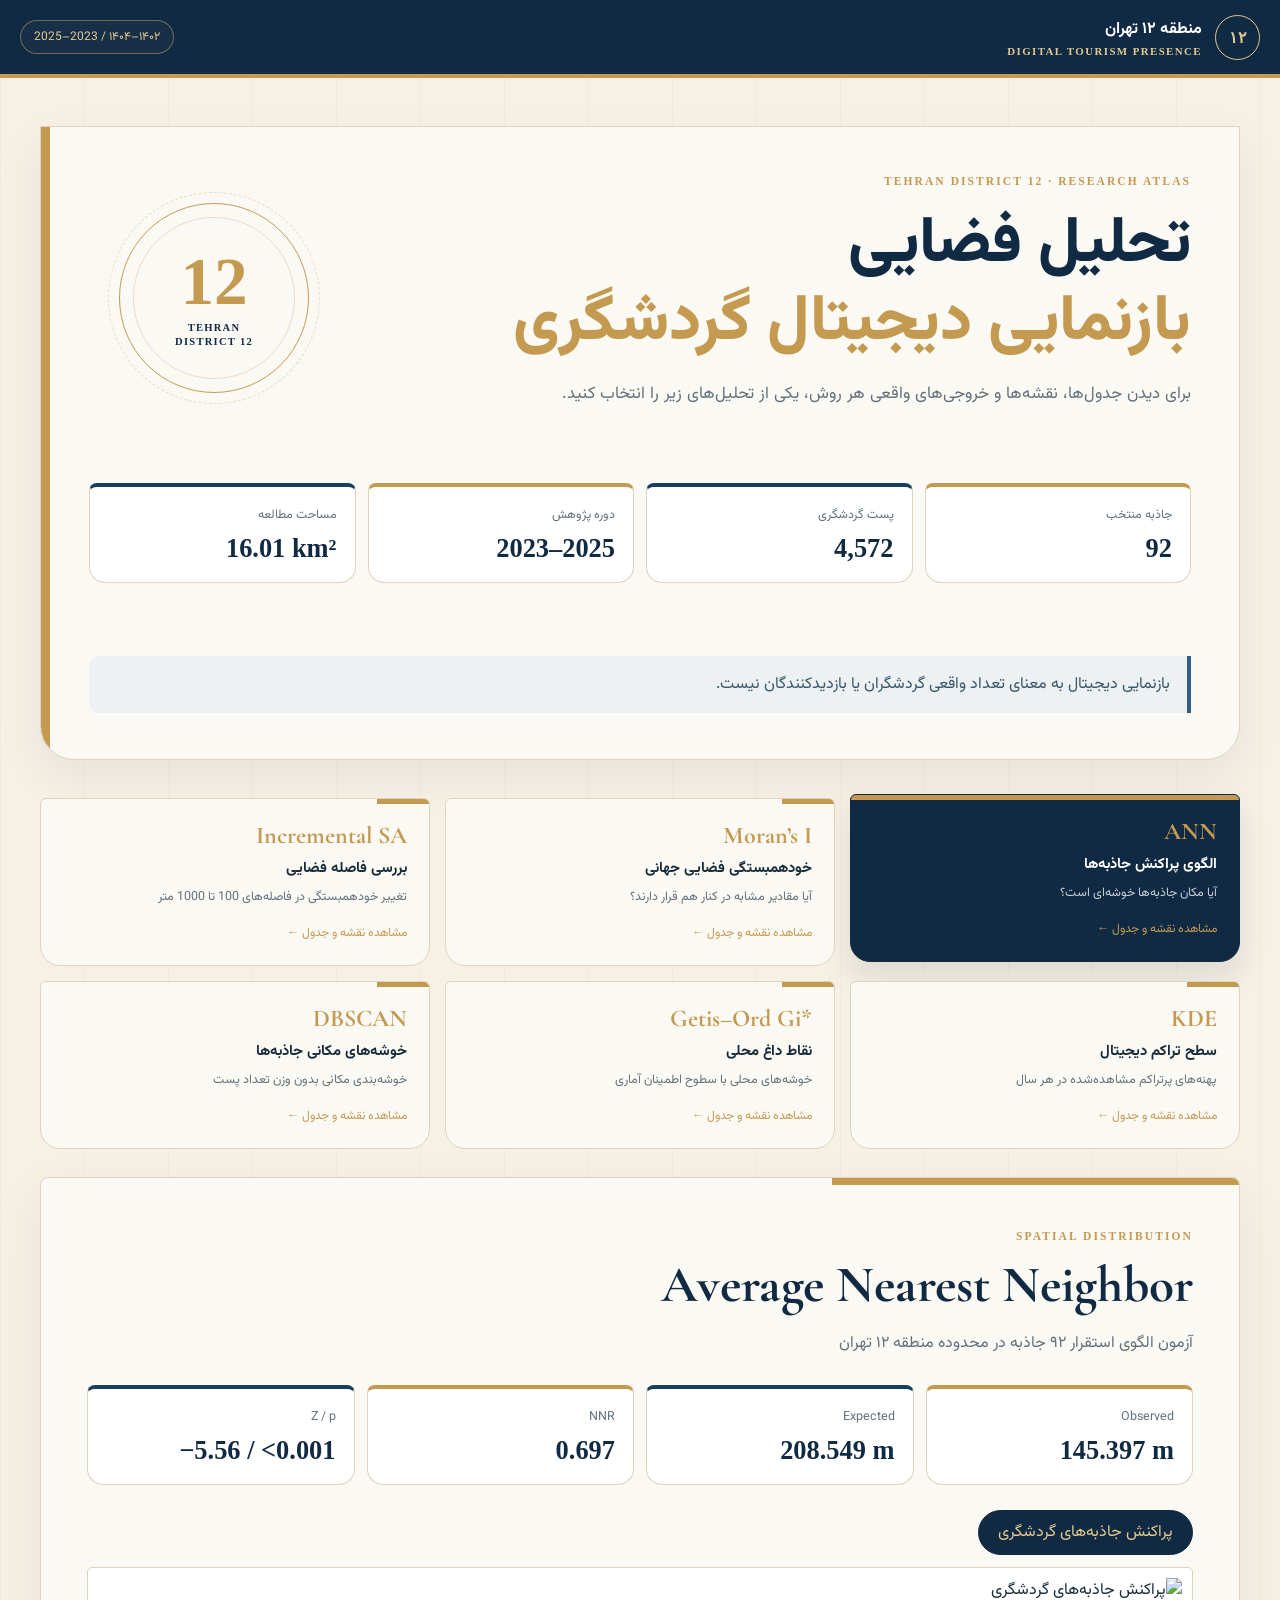
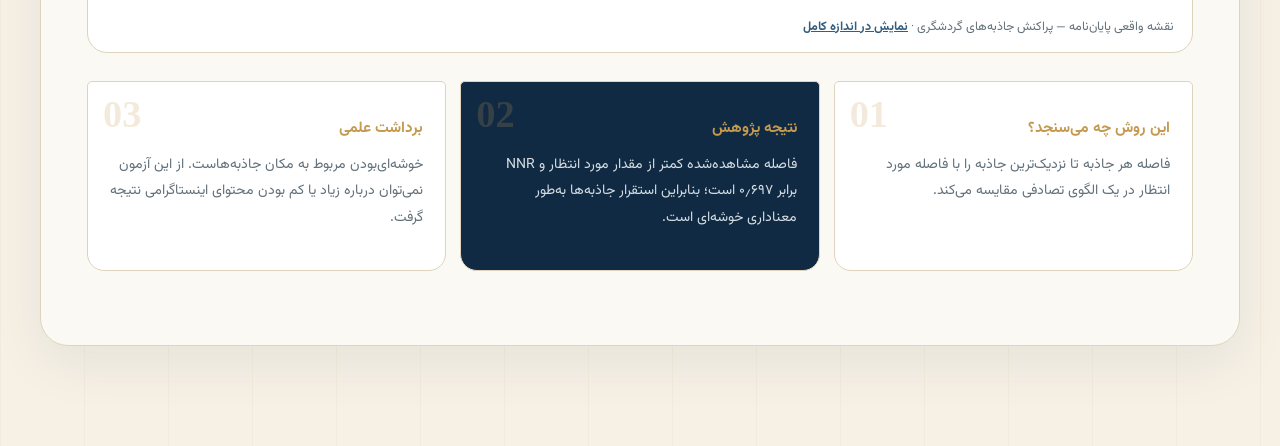
==== index.html @ 0879defb "Add files via upload" ====
<!doctype html>
<html lang="fa" dir="rtl">
<head>
  <meta charset="UTF-8">
  <meta name="viewport" content="width=device-width,initial-scale=1">
  <meta name="description" content="نتایج تحلیل فضایی بازنمایی دیجیتال گردشگری در منطقه ۱۲ تهران">
  <title>بازنمایی دیجیتال گردشگری در منطقه ۱۲ تهران</title>
  <link rel="icon" href="assets/favicon.svg" type="image/svg+xml">
  <link rel="stylesheet" href="assets/styles.css">
</head>
<body>
  <header class="topbar">
    <a class="brand" href="#top"><span class="pin">۱۲</span><span><b>منطقه ۱۲ تهران</b><small>DIGITAL TOURISM PRESENCE</small></span></a>
    <span class="badge">۱۴۰۲–۱۴۰۴ / 2023–2025</span>
  </header>
  <main id="top" class="content">
    <section class="hero">
      <div class="hero-copy">
      <span class="eyebrow">TEHRAN DISTRICT 12 · RESEARCH ATLAS</span>
      <h1>تحلیل فضایی<br><i>بازنمایی دیجیتال گردشگری</i></h1>
      <p>برای دیدن جدول‌ها، نقشه‌ها و خروجی‌های واقعی هر روش، یکی از تحلیل‌های زیر را انتخاب کنید.</p>
      </div>
      <div class="hero-mark" aria-hidden="true"><span>12</span><small>TEHRAN<br>DISTRICT 12</small></div>
      <div id="metrics" class="metrics"></div>
      <div class="note">بازنمایی دیجیتال به معنای تعداد واقعی گردشگران یا بازدیدکنندگان نیست.</div>
    </section>
    <nav id="methods" class="method-grid" aria-label="روش‌های تحلیل"></nav>
    <section id="analysis" class="analysis" aria-live="polite"></section>
  </main>
  <script src="assets/app.js" defer></script>
</body>
</html>
---- assets/styles.css ----
@import url('https://fonts.googleapis.com/css2?family=Vazirmatn:wght@400;500;600;700;800&family=Cormorant+Garamond:wght@600;700&display=swap');
:root{--navy:#102a43;--navy2:#183f5b;--gold:#c49a50;--gold2:#e2c98f;--cream:#f6f0e5;--paper:#fbf9f4;--ink:#172b3a;--muted:#62717b;--line:#dfd3bd;--red:#a83e3e;--blue:#315f83;font-family:"Vazirmatn",Tahoma,sans-serif;color:var(--ink);background:var(--cream)}
*{box-sizing:border-box}html{scroll-behavior:smooth}body{margin:0;background:linear-gradient(90deg,#f3eadb 0 1px,transparent 1px 100%),var(--cream);background-size:84px 100%;font-size:16px}a{color:var(--blue)}button{font:inherit}
.topbar{height:78px;position:sticky;top:0;z-index:10;background:var(--navy);color:#fff;display:flex;align-items:center;justify-content:space-between;padding:0 max(20px,calc((100vw - 1240px)/2));border-bottom:4px solid var(--gold)}
.brand{display:flex;align-items:center;gap:13px;color:#fff;text-decoration:none}.brand .pin{width:45px;height:45px;border:1px solid var(--gold2);border-radius:50%;display:grid;place-items:center;color:var(--gold2);font-family:Georgia,serif;font-weight:700}.brand>span:last-child{display:grid}.brand b{font-size:1rem}.brand small{color:var(--gold2);font:600 .68rem Georgia,serif;letter-spacing:.13em;margin-top:3px;direction:ltr}.badge{padding:7px 13px;border:1px solid #caa96080;border-radius:999px;color:var(--gold2);font-size:.75rem;background:#ffffff08}
.content{max-width:1240px;margin:auto;padding:48px 20px 100px}.hero{position:relative;display:grid;grid-template-columns:1fr 220px;align-items:center;gap:30px;background:var(--paper);border:1px solid var(--line);border-radius:0 0 34px 34px;padding:42px 48px 28px;overflow:hidden;box-shadow:0 18px 50px #102a4310}.hero:before{content:"";position:absolute;inset:0 auto 0 0;width:9px;background:var(--gold)}.hero-copy{max-width:850px}.eyebrow,.section-kicker{font-family:Georgia,serif;font-size:.72rem;letter-spacing:.18em;color:var(--gold);font-weight:700;direction:ltr}.hero h1{font-size:clamp(2.15rem,5vw,4.2rem);line-height:1.22;margin:12px 0;color:var(--navy);font-weight:800}.hero h1 i{font-style:normal;color:var(--gold)}.hero>p,.hero-copy>p{font-size:1.05rem;line-height:1.9;color:var(--muted)}.hero-mark{width:190px;aspect-ratio:1;border:1px solid var(--gold);border-radius:50%;display:grid;place-content:center;text-align:center;color:var(--navy);position:relative}.hero-mark:after,.hero-mark:before{content:"";position:absolute;inset:13px;border:1px solid #c49a5050;border-radius:50%}.hero-mark:before{inset:-12px;border-style:dashed}.hero-mark span{font:700 4.2rem/1 Georgia,serif;color:var(--gold)}.hero-mark small{font:700 .66rem/1.3 Georgia,serif;letter-spacing:.12em;direction:ltr;margin-top:6px}.hero .metrics,.hero .note{grid-column:1/-1}
.metrics{display:grid;grid-template-columns:repeat(4,minmax(0,1fr));gap:12px;margin:25px 0}.metrics article{background:#fff;border:1px solid var(--line);border-top:4px solid var(--gold);border-radius:8px 8px 16px 16px;padding:18px}.metrics article:nth-child(even){border-top-color:var(--navy2)}.metrics span{display:block;font-size:.78rem;color:var(--muted)}.metrics b{display:block;font:700 1.65rem Georgia,serif;margin-top:8px;direction:ltr;text-align:right;color:var(--navy)}.metrics small{display:block;color:var(--muted);margin-top:5px;font-size:.75rem}.note{background:#edf1f3;border-right:4px solid var(--blue);padding:14px 17px;border-radius:10px 0 0 10px;color:#385769;line-height:1.85;margin:18px 0}
.method-grid{display:grid;grid-template-columns:repeat(3,1fr);gap:15px;margin:38px 0 28px}.method{position:relative;border:1px solid var(--line);background:var(--paper);border-radius:6px 6px 20px 20px;padding:22px;text-align:right;cursor:pointer;display:grid;gap:7px;transition:.2s;color:var(--ink);overflow:hidden}.method:before{content:"";position:absolute;top:0;right:0;width:52px;height:5px;background:var(--gold)}.method:hover,.method.active{transform:translateY(-4px);box-shadow:0 16px 32px #102a431c}.method.active{background:var(--navy);color:#fff;border-color:var(--navy)}.method.active:before{width:100%}.method span{font:700 1.5rem "Cormorant Garamond",Georgia,serif;direction:ltr;text-align:right;color:var(--gold)}.method b{font-size:.92rem}.method small{color:var(--muted);line-height:1.75;font-size:.78rem}.method.active small{color:#c6d0d7}.method em{font-style:normal;color:var(--gold);font-size:.76rem;margin-top:8px}
.analysis{scroll-margin-top:95px;background:var(--paper);border:1px solid var(--line);border-radius:8px 8px 28px 28px;padding:clamp(22px,4vw,46px);box-shadow:0 18px 55px #102a4310;position:relative;overflow:hidden}.analysis:before{content:"";position:absolute;top:0;right:0;width:34%;height:7px;background:var(--gold)}.analysis h2{direction:ltr;text-align:right;font:700 clamp(2rem,4vw,3.3rem)/1.1 "Cormorant Garamond",Georgia,serif;margin:8px 0 10px;color:var(--navy)}.lead{color:var(--muted);line-height:1.9;font-size:1rem}
.table-wrap{overflow:auto;border:1px solid var(--line);border-radius:12px;margin:25px 0;background:#fff}table{width:100%;border-collapse:collapse;min-width:680px}th,td{padding:14px;border-bottom:1px solid #e8dfd0;text-align:right}th{background:var(--navy);font-size:.78rem;color:var(--gold2)}td{font-size:.84rem}
.map-tabs{display:flex;gap:8px;flex-wrap:wrap;margin:25px 0 12px;direction:ltr;justify-content:flex-end}.map-tabs button{border:1px solid var(--gold);background:#fff;color:var(--navy);padding:9px 19px;border-radius:999px;cursor:pointer}.map-tabs button.active{background:var(--navy);color:var(--gold2);border-color:var(--navy)}.map-frame{margin:0;border:1px solid var(--line);border-radius:5px 5px 20px 20px;overflow:hidden;background:#fff;padding:10px}.map-frame img{display:block;width:100%;height:auto;max-height:76vh;object-fit:contain;background:#fff}.map-frame figcaption{padding:14px 8px 5px;font-size:.78rem;color:var(--muted)}.map-frame figcaption a{font-weight:700}
.insights{display:grid;grid-template-columns:repeat(3,1fr);gap:14px;margin:28px 0}.insights article{position:relative;background:#fff;border:1px solid var(--line);border-radius:5px 5px 17px 17px;padding:22px;min-height:190px}.insights article:nth-child(2){background:var(--navy);color:#fff}.insights span{position:absolute;left:15px;top:10px;font:700 2.4rem Georgia,serif;color:#c49a5035}.insights h3{font-size:.95rem;color:var(--gold);margin:12px 0}.insights p{font-size:.88rem;line-height:1.9;color:var(--muted);margin:0}.insights article:nth-child(2) p{color:#d4dde2}
@media(max-width:900px){.hero{grid-template-columns:1fr}.hero-mark{display:none}.method-grid{grid-template-columns:repeat(2,1fr)}.metrics{grid-template-columns:repeat(2,1fr)}.insights{grid-template-columns:1fr}}
@media(max-width:560px){body{background-size:48px 100%}.topbar{padding:0 14px}.topbar .badge,.brand small{display:none}.content{padding:24px 12px 70px}.hero{padding:28px 20px 20px;border-radius:0 0 24px 24px}.hero h1{font-size:2.25rem}.hero-copy>p{font-size:.94rem}.method-grid{grid-template-columns:1fr;margin-top:26px}.metrics{grid-template-columns:1fr 1fr}.analysis{padding:20px 15px}.analysis h2{font-size:2.3rem}.map-frame{padding:5px}.map-frame figcaption{line-height:1.8}.insights article{min-height:auto}}
@media(max-width:390px){.metrics{grid-template-columns:1fr}}
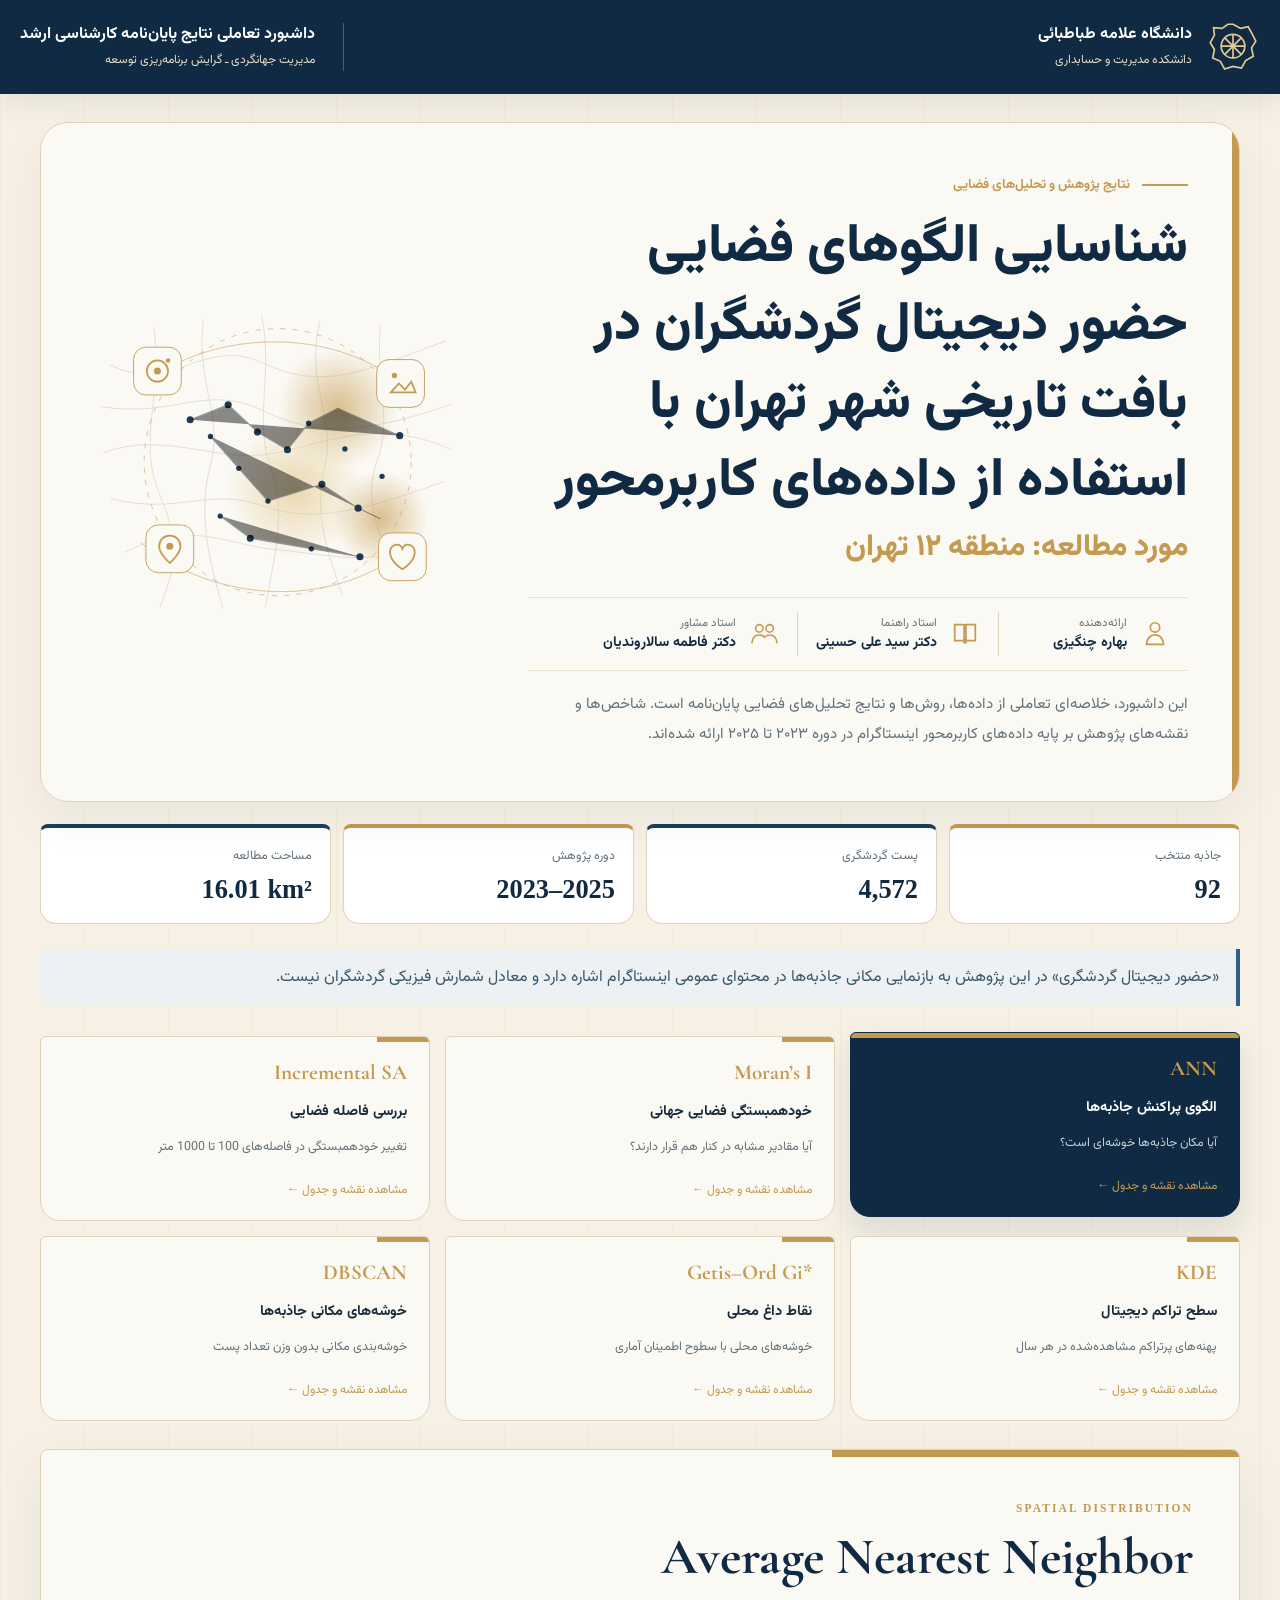
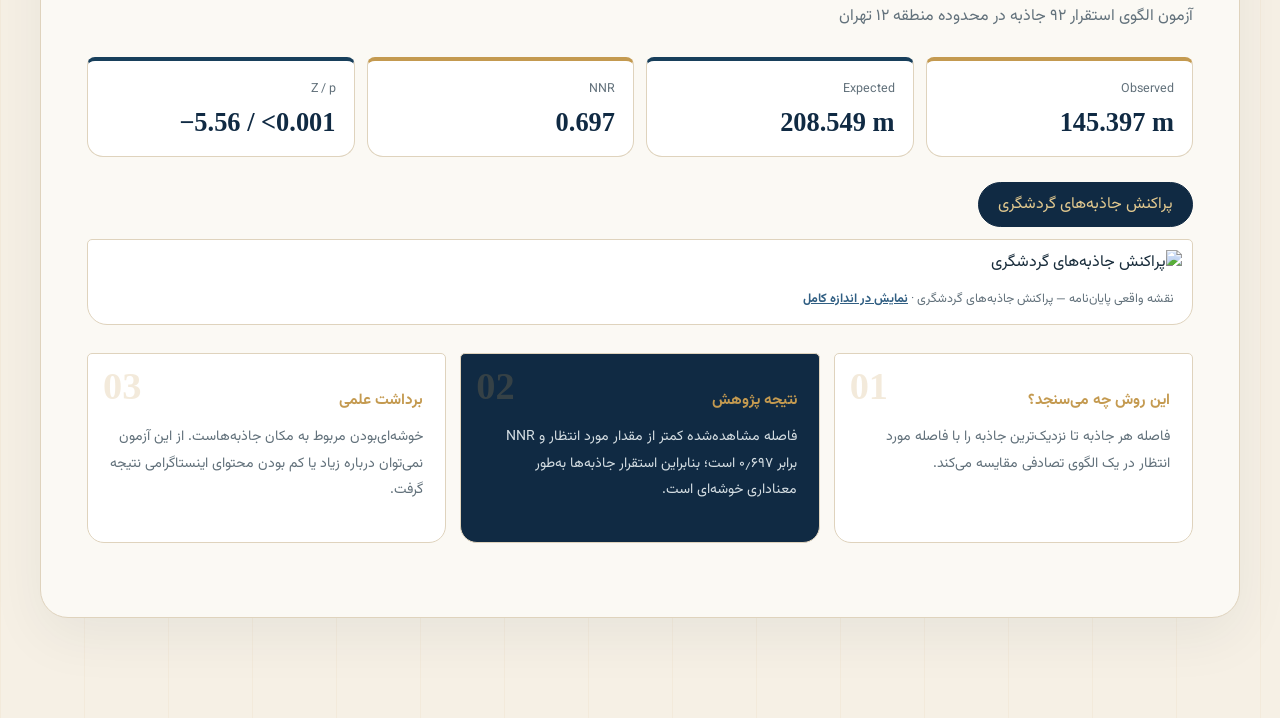
==== commit 91fac3cd: "Rename Tehran_Tourism_Dashboard_index_updated-2.html to index.html" ====
--- a/index.html
+++ b/index.html
@@ -3,27 +3,121 @@
 <head>
   <meta charset="UTF-8">
   <meta name="viewport" content="width=device-width,initial-scale=1">
-  <meta name="description" content="نتایج تحلیل فضایی بازنمایی دیجیتال گردشگری در منطقه ۱۲ تهران">
-  <title>بازنمایی دیجیتال گردشگری در منطقه ۱۲ تهران</title>
+  <meta name="description" content="داشبورد تعاملی نتایج پایان‌نامه کارشناسی ارشد درباره الگوهای فضایی حضور دیجیتال گردشگران در بافت تاریخی تهران، منطقه ۱۲">
+  <title>داشبورد تعاملی نتایج پایان‌نامه | بهاره چنگیزی</title>
   <link rel="icon" href="assets/favicon.svg" type="image/svg+xml">
   <link rel="stylesheet" href="assets/styles.css">
+  <style>
+    /* Landing page refresh — intentionally self-contained so only index.html needs replacement */
+    .topbar{height:auto;min-height:94px;padding-top:14px;padding-bottom:14px;gap:28px;border-bottom:0;box-shadow:0 8px 28px #102a4314}
+    .uni-brand,.dashboard-brand{display:flex;align-items:center;gap:14px;color:#fff;min-width:0}
+    .uni-brand{direction:rtl}.dashboard-brand{margin-right:auto;border-right:1px solid #c49a5070;padding-right:28px}
+    .uni-mark{width:54px;height:54px;flex:0 0 54px;color:var(--gold2)}
+    .uni-copy,.dashboard-copy{display:grid;gap:3px}.uni-copy b,.dashboard-copy b{font-size:1rem;line-height:1.55}.uni-copy small,.dashboard-copy small{color:#e7dcc6;font-size:.76rem;line-height:1.6}
+    .content{padding-top:28px}
+    .hero{display:block;padding:0;background:transparent;border:0;border-radius:0;box-shadow:none;overflow:visible}
+    .hero:before{display:none}
+    .hero-intro{display:grid;grid-template-columns:minmax(0,1.28fr) minmax(300px,.72fr);gap:clamp(28px,5vw,70px);align-items:center;background:var(--paper);border:1px solid var(--line);border-radius:28px;padding:clamp(26px,4vw,52px);box-shadow:0 18px 50px #102a430d;overflow:hidden;position:relative}
+    .hero-intro:after{content:"";position:absolute;right:0;top:0;width:7px;height:100%;background:var(--gold)}
+    .hero-copy{max-width:none;grid-column:1;grid-row:1;text-align:right}
+    .hero-visual{grid-column:2;grid-row:1;display:grid;place-items:center;min-width:0}
+    .hero-visual svg{width:min(100%,390px);height:auto;display:block}
+    .eyebrow{display:flex;align-items:center;gap:12px;direction:rtl;font-family:"Vazirmatn",Tahoma,sans-serif;letter-spacing:0;color:var(--gold);font-size:.83rem;font-weight:700;margin-bottom:15px}
+    .eyebrow:before{content:"";width:46px;height:2px;background:var(--gold);flex:0 0 46px}
+    .hero h1{font-size:clamp(1.95rem,4.2vw,3.55rem);line-height:1.45;margin:0;color:var(--navy);font-weight:800}
+    .hero h1 i{display:block;margin-top:4px;font-size:.56em;color:var(--gold);font-style:normal}
+    .people-row{display:flex;flex-wrap:wrap;gap:0;margin:27px 0 18px;border-top:1px solid #eadfcd;border-bottom:1px solid #eadfcd;padding:14px 0}
+    .person{display:grid;grid-template-columns:34px auto;column-gap:9px;align-items:center;padding:2px 18px;border-left:1px solid #dfd3bd;min-width:190px}
+    .person:last-child{border-left:0}.person-icon{grid-row:1/3;width:30px;height:30px;color:var(--gold)}.person span{font-size:.72rem;color:var(--muted)}.person b{font-size:.88rem;color:var(--navy)}
+    .hero-summary{font-size:.95rem!important;line-height:2!important;color:var(--muted)!important;margin:0!important;max-width:850px}
+    .hero .metrics,.hero .note{grid-column:auto}.hero .metrics{margin-top:22px}.hero .note{margin-bottom:0}
+    .method-grid{direction:rtl;grid-template-columns:repeat(3,1fr);margin-top:30px}
+    .method{min-height:185px;padding:22px 22px 20px}.method span{font-size:1.32rem}.method b{font-size:.9rem}.method em{margin-top:auto}
+    @media(max-width:900px){
+      .topbar{position:relative;flex-wrap:wrap;justify-content:flex-start}.dashboard-brand{margin-right:0;padding-right:0;border-right:0;border-top:1px solid #ffffff22;padding-top:10px;width:100%}
+      .hero-intro{grid-template-columns:1fr;gap:16px}.hero-visual{grid-column:1;grid-row:1}.hero-copy{grid-column:1;grid-row:2}.hero-visual svg{width:min(72%,310px)}
+      .method-grid{grid-template-columns:repeat(2,1fr)}
+    }
+    @media(max-width:560px){
+      .topbar{padding:12px 16px;gap:9px}.uni-mark{width:42px;height:42px;flex-basis:42px}.uni-copy b{font-size:.88rem}.uni-copy small{font-size:.67rem}.dashboard-copy b{font-size:.82rem}.dashboard-copy small{font-size:.67rem}
+      .content{padding-top:14px}.hero-intro{padding:20px 17px 18px;border-radius:22px;gap:8px}.hero-visual svg{width:min(68%,230px)}
+      .eyebrow{font-size:.72rem;margin-bottom:11px}.eyebrow:before{width:30px;flex-basis:30px}.hero h1{font-size:1.72rem;line-height:1.55}.hero h1 i{font-size:.56em;line-height:1.65}
+      .people-row{display:grid;grid-template-columns:1fr;margin:18px 0 13px;padding:4px 0}.person{border-left:0;border-bottom:1px solid #eadfcd;padding:10px 4px;min-width:0}.person:last-child{border-bottom:0}
+      .hero-summary{font-size:.84rem!important;line-height:1.95!important}.hero .metrics{margin-top:16px}
+      .method-grid{grid-template-columns:1fr;gap:10px}.method{min-height:0;grid-template-columns:88px 1fr auto;grid-template-rows:auto auto;align-items:center;column-gap:12px;padding:16px 17px}.method span{grid-row:1/3;grid-column:1;font-size:1.05rem}.method b{grid-column:2;font-size:.88rem}.method small{grid-column:2;font-size:.72rem}.method em{grid-column:3;grid-row:1/3;font-size:0;margin:0}.method em:after{content:"←";font-size:1.1rem;width:34px;height:34px;border-radius:50%;background:var(--gold);color:#fff;display:grid;place-items:center}.method:before{width:5px;height:100%;right:0;top:0}
+    }
+  </style>
 </head>
 <body>
   <header class="topbar">
-    <a class="brand" href="#top"><span class="pin">۱۲</span><span><b>منطقه ۱۲ تهران</b><small>DIGITAL TOURISM PRESENCE</small></span></a>
-    <span class="badge">۱۴۰۲–۱۴۰۴ / 2023–2025</span>
+    <div class="uni-brand" aria-label="دانشگاه علامه طباطبائی، دانشکده مدیریت و حسابداری">
+      <svg class="uni-mark" viewBox="0 0 64 64" aria-hidden="true">
+        <g fill="none" stroke="currentColor" stroke-width="2">
+          <path d="M32 5 41 10 50 8 55 17 59 25 54 33 56 43 47 48 42 57 32 55 22 58 17 49 8 45 10 35 5 27 10 18 9 9 19 10 26 5Z"/>
+          <circle cx="32" cy="31" r="14"/><path d="M32 17v28M18 31h28M22 21l20 20M42 21 22 41"/>
+        </g>
+      </svg>
+      <span class="uni-copy"><b>دانشگاه علامه طباطبائی</b><small>دانشکده مدیریت و حسابداری</small></span>
+    </div>
+    <div class="dashboard-brand">
+      <span class="dashboard-copy"><b>داشبورد تعاملی نتایج پایان‌نامه کارشناسی ارشد</b><small>مدیریت جهانگردی ـ گرایش برنامه‌ریزی توسعه</small></span>
+    </div>
   </header>
+
   <main id="top" class="content">
     <section class="hero">
-      <div class="hero-copy">
-      <span class="eyebrow">TEHRAN DISTRICT 12 · RESEARCH ATLAS</span>
-      <h1>تحلیل فضایی<br><i>بازنمایی دیجیتال گردشگری</i></h1>
-      <p>برای دیدن جدول‌ها، نقشه‌ها و خروجی‌های واقعی هر روش، یکی از تحلیل‌های زیر را انتخاب کنید.</p>
+      <div class="hero-intro">
+        <div class="hero-copy">
+          <span class="eyebrow">نتایج پژوهش و تحلیل‌های فضایی</span>
+          <h1>شناسایی الگوهای فضایی حضور دیجیتال گردشگران در بافت تاریخی شهر تهران با استفاده از داده‌های کاربرمحور<i>مورد مطالعه: منطقه ۱۲ تهران</i></h1>
+
+          <div class="people-row" aria-label="اطلاعات پژوهش">
+            <div class="person">
+              <svg class="person-icon" viewBox="0 0 32 32" aria-hidden="true"><circle cx="16" cy="9" r="5" fill="none" stroke="currentColor" stroke-width="1.8"/><path d="M7 27c.7-7 4.2-10 9-10s8.3 3 9 10Z" fill="none" stroke="currentColor" stroke-width="1.8"/></svg>
+              <span>ارائه‌دهنده</span><b>بهاره چنگیزی</b>
+            </div>
+            <div class="person">
+              <svg class="person-icon" viewBox="0 0 32 32" aria-hidden="true"><path d="M5 6h9c2 0 3 1 3 3v17c0-2-1-3-3-3H5Zm22 0h-9c-2 0-3 1-3 3v17c0-2 1-3 3-3h9Z" fill="none" stroke="currentColor" stroke-width="1.8"/></svg>
+              <span>استاد راهنما</span><b>دکتر سید علی حسینی</b>
+            </div>
+            <div class="person">
+              <svg class="person-icon" viewBox="0 0 32 32" aria-hidden="true"><circle cx="11" cy="10" r="4" fill="none" stroke="currentColor" stroke-width="1.7"/><circle cx="22" cy="10" r="4" fill="none" stroke="currentColor" stroke-width="1.7"/><path d="M3 26c.5-6 3.5-9 8-9 2.3 0 4.2.8 5.5 2.4C18 17.8 19.8 17 22 17c4.5 0 7.5 3 8 9" fill="none" stroke="currentColor" stroke-width="1.7"/></svg>
+              <span>استاد مشاور</span><b>دکتر فاطمه سالاروندیان</b>
+            </div>
+          </div>
+
+          <p class="hero-summary">این داشبورد، خلاصه‌ای تعاملی از داده‌ها، روش‌ها و نتایج تحلیل‌های فضایی پایان‌نامه است. شاخص‌ها و نقشه‌های پژوهش بر پایه داده‌های کاربرمحور اینستاگرام در دوره ۲۰۲۳ تا ۲۰۲۵ ارائه شده‌اند.</p>
+        </div>
+
+        <div class="hero-visual" aria-hidden="true">
+          <!-- Lightweight inline SVG: abstract urban fabric + user-generated spatial signals; not a geographic map -->
+          <svg viewBox="0 0 420 360" role="img">
+            <defs>
+              <radialGradient id="heatA"><stop offset="0" stop-color="#c49a50" stop-opacity=".62"/><stop offset="1" stop-color="#c49a50" stop-opacity="0"/></radialGradient>
+              <radialGradient id="heatB"><stop offset="0" stop-color="#e2c98f" stop-opacity=".68"/><stop offset="1" stop-color="#e2c98f" stop-opacity="0"/></radialGradient>
+            </defs>
+            <g fill="none" stroke="#d9d1c4" stroke-width="1" opacity=".72">
+              <path d="M20 70C92 105 126 36 194 68s110 10 206-25M9 117c83 14 120-27 185 5s124 23 214-8M13 169c72-25 128 13 192 1s117-41 200-5M21 221c76 20 111-14 174 9s135-4 203-28M37 282c74-39 115-8 172-3s110 21 171-8"/>
+              <path d="M70 28c11 77-20 128 7 190s13 89 0 126M126 18c-9 73 23 109 8 165s-1 110 14 162M192 15c13 62-9 120 10 171s3 106-6 158M258 20c-18 70 19 112 5 166s7 105 20 145M326 26c-5 69 14 103-4 154s9 95 30 135"/>
+            </g>
+            <g fill="none" stroke="#c49a50" opacity=".62"><circle cx="210" cy="180" r="151" stroke-dasharray="6 8"/><path d="M62 89C145 26 289 27 365 105M55 271c84 69 222 79 311-1"/></g>
+            <circle cx="278" cy="119" r="68" fill="url(#heatA)"/><circle cx="229" cy="211" r="78" fill="url(#heatB)"/><circle cx="326" cy="244" r="54" fill="url(#heatA)"/>
+            <g fill="#102a43" opacity=".92">
+              <circle cx="111" cy="132" r="4"/><circle cx="134" cy="151" r="3"/><circle cx="154" cy="115" r="4"/><circle cx="166" cy="187" r="3"/><circle cx="187" cy="146" r="4"/><circle cx="199" cy="224" r="3"/><circle cx="221" cy="166" r="4"/><circle cx="245" cy="136" r="3"/><circle cx="260" cy="205" r="4"/><circle cx="286" cy="165" r="3"/><circle cx="301" cy="232" r="4"/><circle cx="328" cy="196" r="3"/><circle cx="348" cy="150" r="4"/><circle cx="145" cy="241" r="3"/><circle cx="179" cy="266" r="4"/><circle cx="248" cy="278" r="3"/><circle cx="303" cy="287" r="4"/>
+            </g>
+            <g stroke="#102a43" stroke-width="1.2" opacity=".45"><path d="M111 132 154 115 187 146 221 166 245 136 278 119 348 150M134 151 166 187 199 224 260 205 301 232 326 244M145 241 179 266 248 278 303 287"/></g>
+            <g transform="translate(47 50)"><rect width="54" height="54" rx="14" fill="#fbf9f4" stroke="#c49a50"/><circle cx="27" cy="27" r="12" fill="none" stroke="#c49a50" stroke-width="2"/><circle cx="27" cy="27" r="4" fill="#c49a50"/><circle cx="39" cy="15" r="2.5" fill="#c49a50"/></g>
+            <g transform="translate(322 64)"><rect width="54" height="54" rx="14" fill="#fbf9f4" stroke="#c49a50"/><path d="M16 37 25 27l7 7 7-9 5 12Z" fill="none" stroke="#c49a50" stroke-width="2"/><circle cx="20" cy="18" r="3" fill="#c49a50"/></g>
+            <g transform="translate(61 251)"><rect width="54" height="54" rx="14" fill="#fbf9f4" stroke="#c49a50"/><path d="M27 12c-7 0-12 5-12 12 0 9 12 19 12 19s12-10 12-19c0-7-5-12-12-12Z" fill="none" stroke="#c49a50" stroke-width="2"/><circle cx="27" cy="24" r="4" fill="#c49a50"/></g>
+            <g transform="translate(324 260)"><rect width="54" height="54" rx="14" fill="#fbf9f4" stroke="#c49a50"/><path d="M27 41S13 33 13 22c0-9 11-12 14-4 3-8 14-5 14 4 0 11-14 19-14 19Z" fill="none" stroke="#c49a50" stroke-width="2"/></g>
+          </svg>
+        </div>
       </div>
-      <div class="hero-mark" aria-hidden="true"><span>12</span><small>TEHRAN<br>DISTRICT 12</small></div>
+
       <div id="metrics" class="metrics"></div>
-      <div class="note">بازنمایی دیجیتال به معنای تعداد واقعی گردشگران یا بازدیدکنندگان نیست.</div>
+      <div class="note">«حضور دیجیتال گردشگری» در این پژوهش به بازنمایی مکانی جاذبه‌ها در محتوای عمومی اینستاگرام اشاره دارد و معادل شمارش فیزیکی گردشگران نیست.</div>
     </section>
+
     <nav id="methods" class="method-grid" aria-label="روش‌های تحلیل"></nav>
     <section id="analysis" class="analysis" aria-live="polite"></section>
   </main>
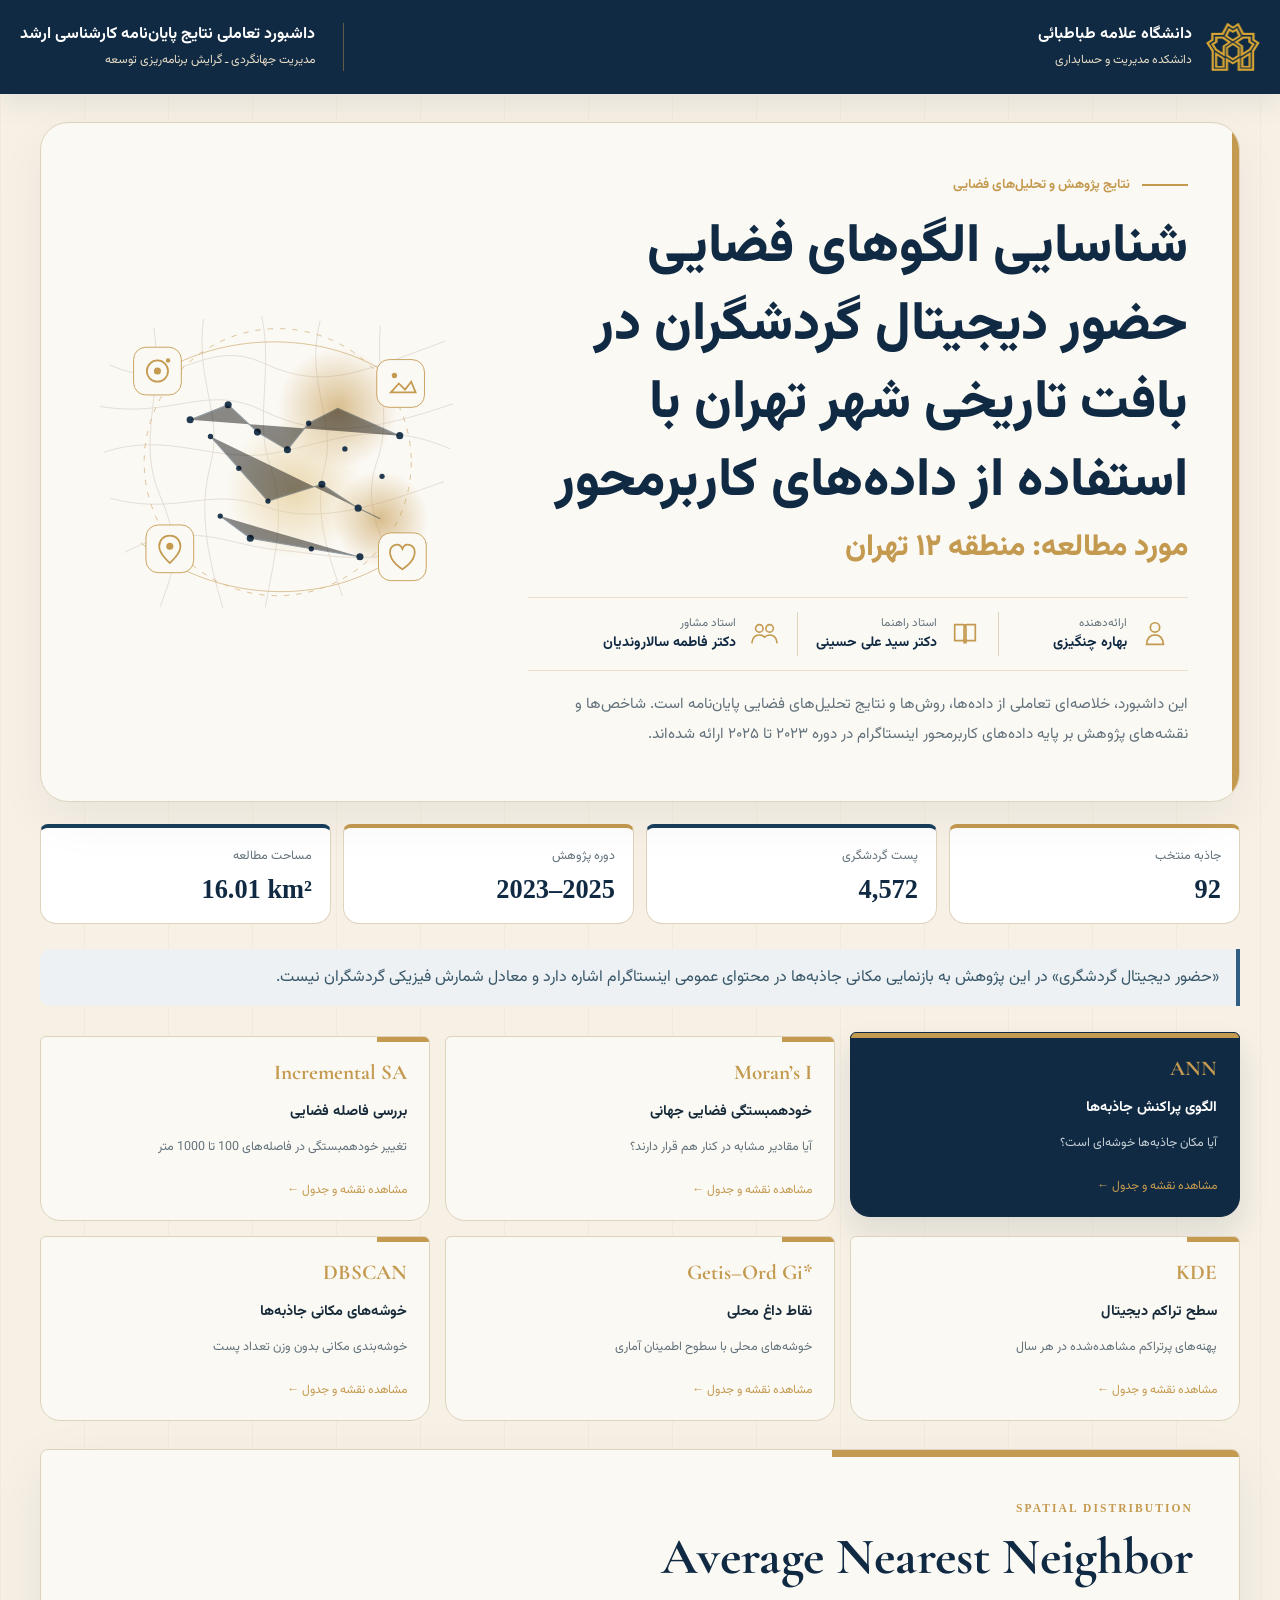
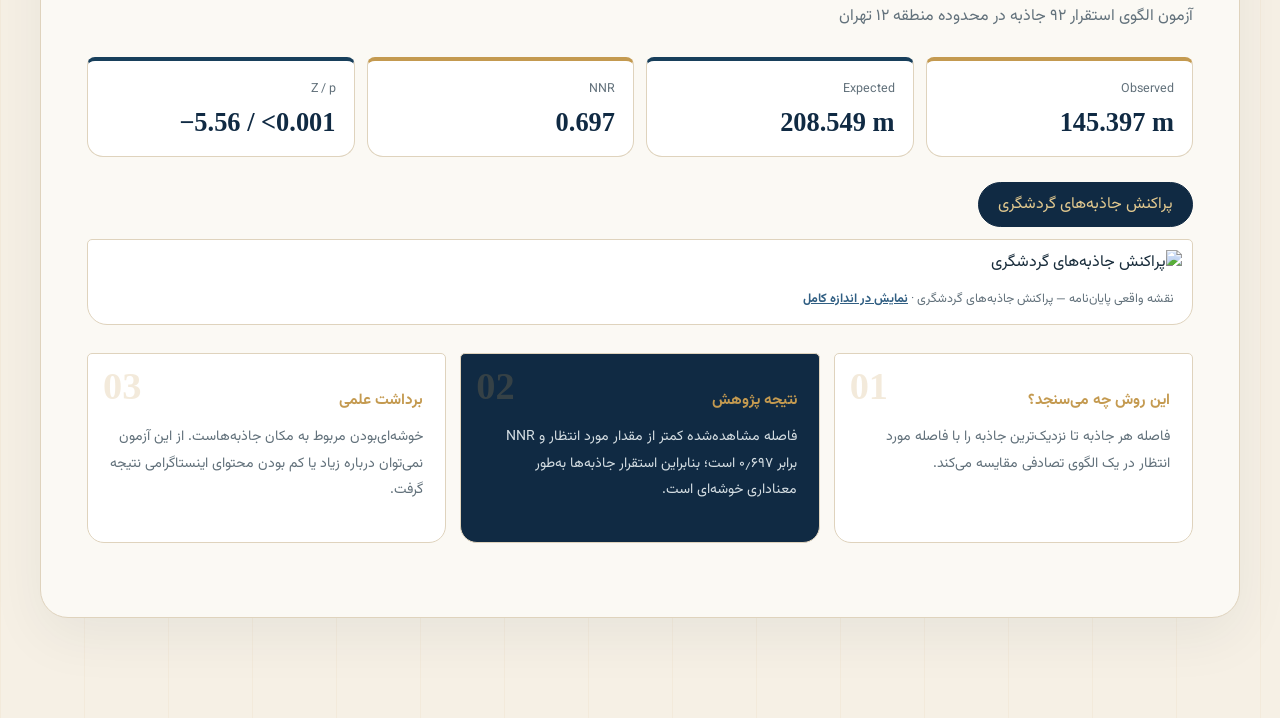
==== commit 6f989a0a: "Add files via upload" ====
--- a/index.html
+++ b/index.html
@@ -12,7 +12,7 @@
     .topbar{height:auto;min-height:94px;padding-top:14px;padding-bottom:14px;gap:28px;border-bottom:0;box-shadow:0 8px 28px #102a4314}
     .uni-brand,.dashboard-brand{display:flex;align-items:center;gap:14px;color:#fff;min-width:0}
     .uni-brand{direction:rtl}.dashboard-brand{margin-right:auto;border-right:1px solid #c49a5070;padding-right:28px}
-    .uni-mark{width:54px;height:54px;flex:0 0 54px;color:var(--gold2)}
+    .uni-mark{width:54px;height:54px;flex:0 0 54px;object-fit:contain;display:block}
     .uni-copy,.dashboard-copy{display:grid;gap:3px}.uni-copy b,.dashboard-copy b{font-size:1rem;line-height:1.55}.uni-copy small,.dashboard-copy small{color:#e7dcc6;font-size:.76rem;line-height:1.6}
     .content{padding-top:28px}
     .hero{display:block;padding:0;background:transparent;border:0;border-radius:0;box-shadow:none;overflow:visible}
@@ -51,12 +51,7 @@
 <body>
   <header class="topbar">
     <div class="uni-brand" aria-label="دانشگاه علامه طباطبائی، دانشکده مدیریت و حسابداری">
-      <svg class="uni-mark" viewBox="0 0 64 64" aria-hidden="true">
-        <g fill="none" stroke="currentColor" stroke-width="2">
-          <path d="M32 5 41 10 50 8 55 17 59 25 54 33 56 43 47 48 42 57 32 55 22 58 17 49 8 45 10 35 5 27 10 18 9 9 19 10 26 5Z"/>
-          <circle cx="32" cy="31" r="14"/><path d="M32 17v28M18 31h28M22 21l20 20M42 21 22 41"/>
-        </g>
-      </svg>
+      <img class="uni-mark" src="[data-uri]" alt="نشان دانشگاه علامه طباطبائی">
       <span class="uni-copy"><b>دانشگاه علامه طباطبائی</b><small>دانشکده مدیریت و حسابداری</small></span>
     </div>
     <div class="dashboard-brand">
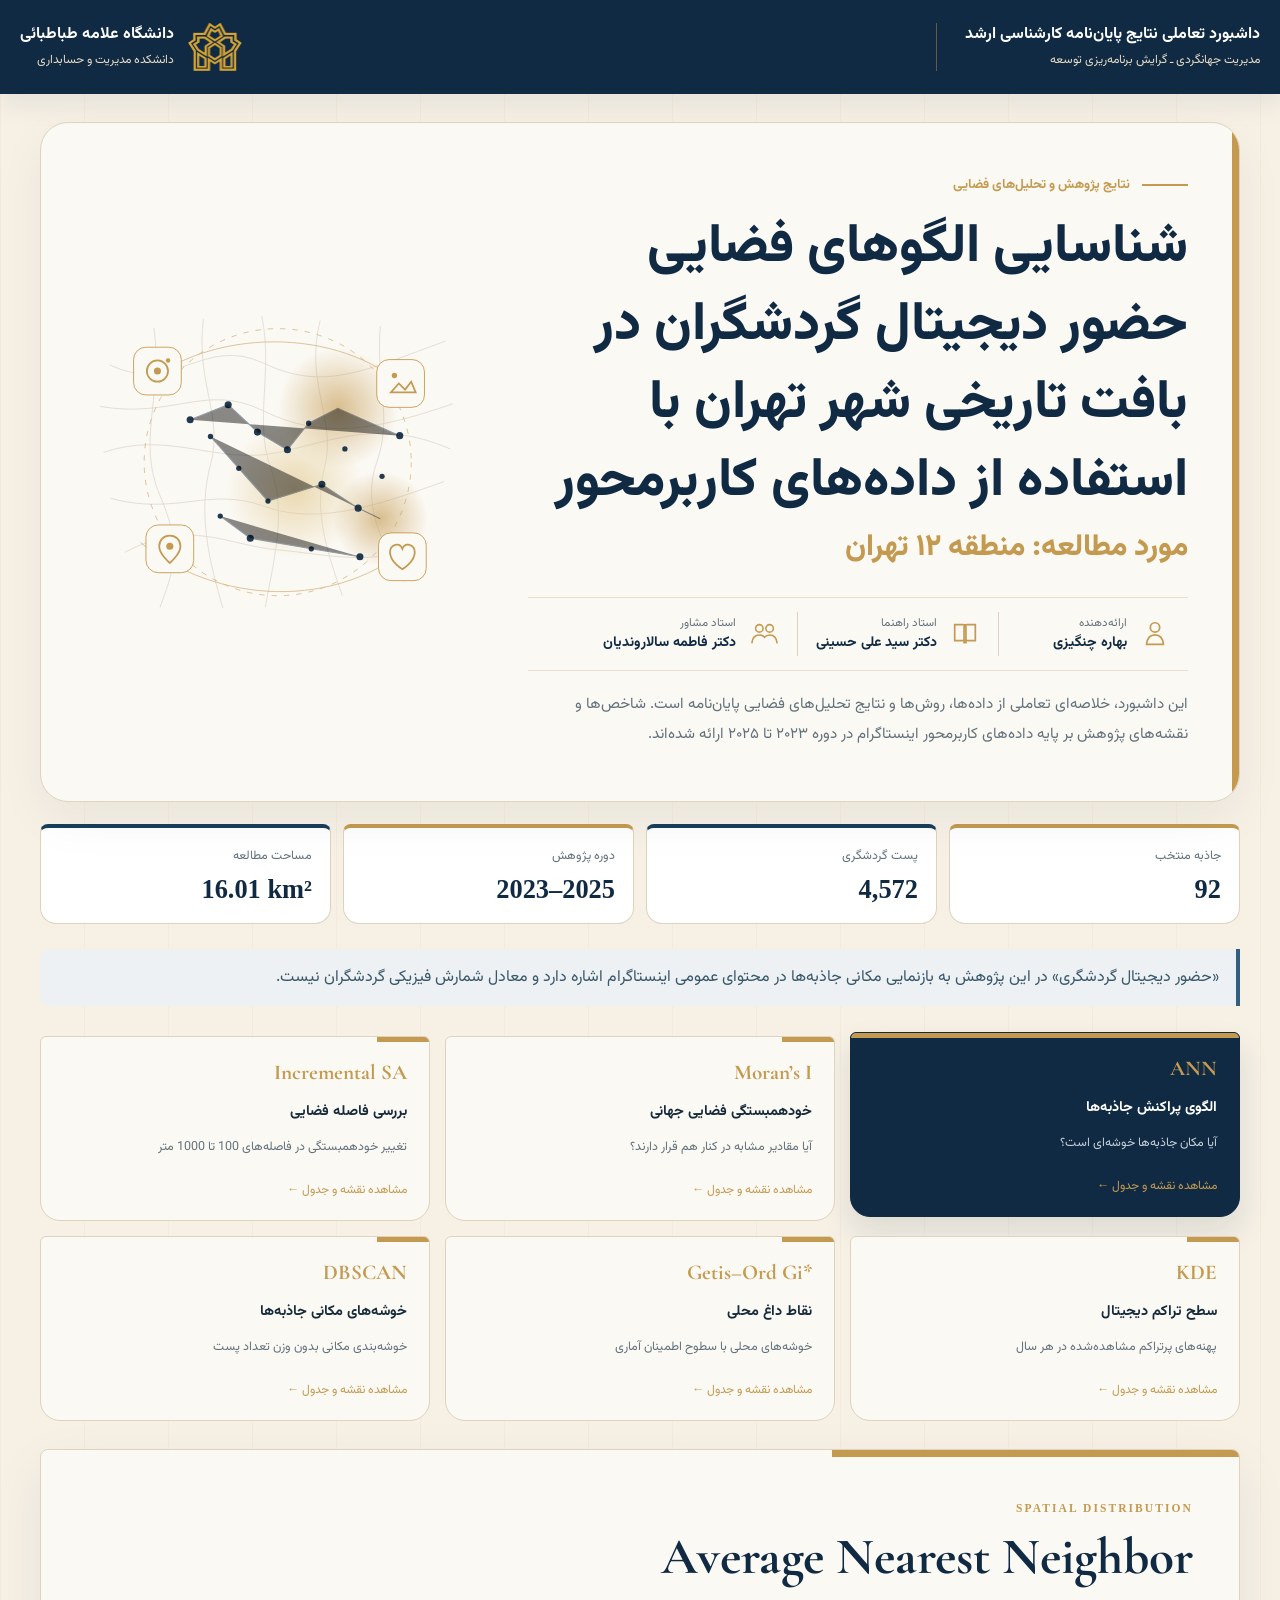
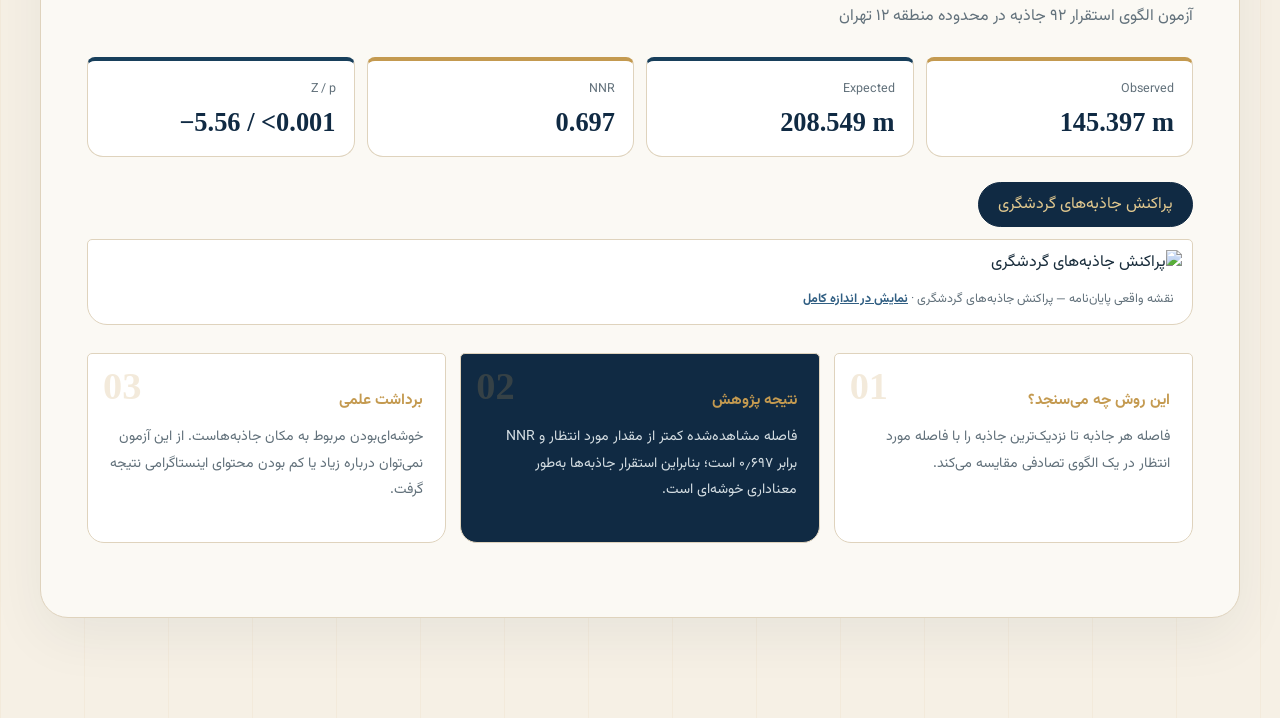
==== commit 6cf6e9aa: "Rename index_header_positions_fixed.html to index.html" ====
--- a/index.html
+++ b/index.html
@@ -9,9 +9,9 @@
   <link rel="stylesheet" href="assets/styles.css">
   <style>
     /* Landing page refresh — intentionally self-contained so only index.html needs replacement */
-    .topbar{height:auto;min-height:94px;padding-top:14px;padding-bottom:14px;gap:28px;border-bottom:0;box-shadow:0 8px 28px #102a4314}
+    .topbar{height:auto;min-height:94px;padding-top:14px;padding-bottom:14px;gap:28px;border-bottom:0;box-shadow:0 8px 28px #102a4314;direction:ltr}
     .uni-brand,.dashboard-brand{display:flex;align-items:center;gap:14px;color:#fff;min-width:0}
-    .uni-brand{direction:rtl}.dashboard-brand{margin-right:auto;border-right:1px solid #c49a5070;padding-right:28px}
+    .uni-brand{direction:rtl}.dashboard-brand{direction:rtl;margin-left:auto;border-left:1px solid #c49a5070;padding-left:28px;text-align:right}
     .uni-mark{width:54px;height:54px;flex:0 0 54px;object-fit:contain;display:block}
     .uni-copy,.dashboard-copy{display:grid;gap:3px}.uni-copy b,.dashboard-copy b{font-size:1rem;line-height:1.55}.uni-copy small,.dashboard-copy small{color:#e7dcc6;font-size:.76rem;line-height:1.6}
     .content{padding-top:28px}
@@ -34,7 +34,7 @@
     .method-grid{direction:rtl;grid-template-columns:repeat(3,1fr);margin-top:30px}
     .method{min-height:185px;padding:22px 22px 20px}.method span{font-size:1.32rem}.method b{font-size:.9rem}.method em{margin-top:auto}
     @media(max-width:900px){
-      .topbar{position:relative;flex-wrap:wrap;justify-content:flex-start}.dashboard-brand{margin-right:0;padding-right:0;border-right:0;border-top:1px solid #ffffff22;padding-top:10px;width:100%}
+      .topbar{position:relative;flex-wrap:wrap;justify-content:flex-start}.dashboard-brand{margin-left:0;padding-left:0;border-left:0;border-top:1px solid #ffffff22;padding-top:10px;width:100%;text-align:right}
       .hero-intro{grid-template-columns:1fr;gap:16px}.hero-visual{grid-column:1;grid-row:1}.hero-copy{grid-column:1;grid-row:2}.hero-visual svg{width:min(72%,310px)}
       .method-grid{grid-template-columns:repeat(2,1fr)}
     }
